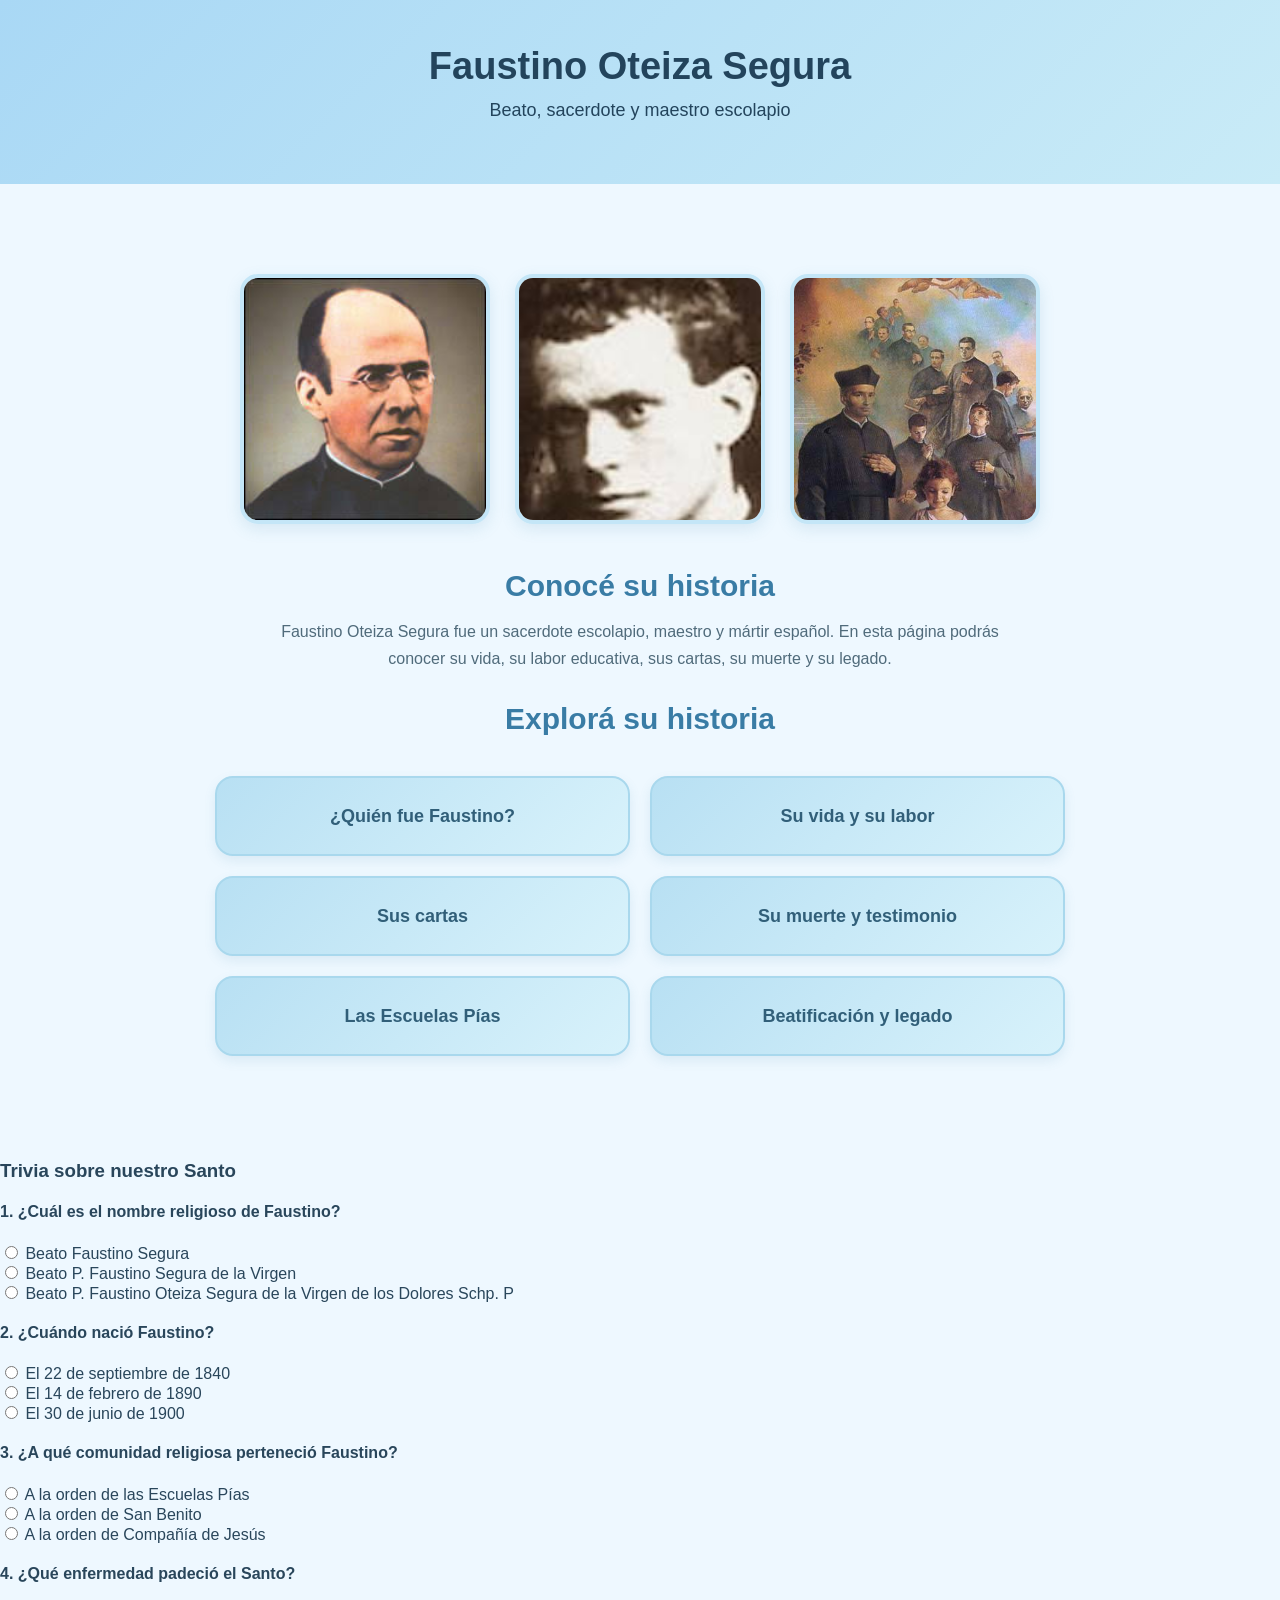
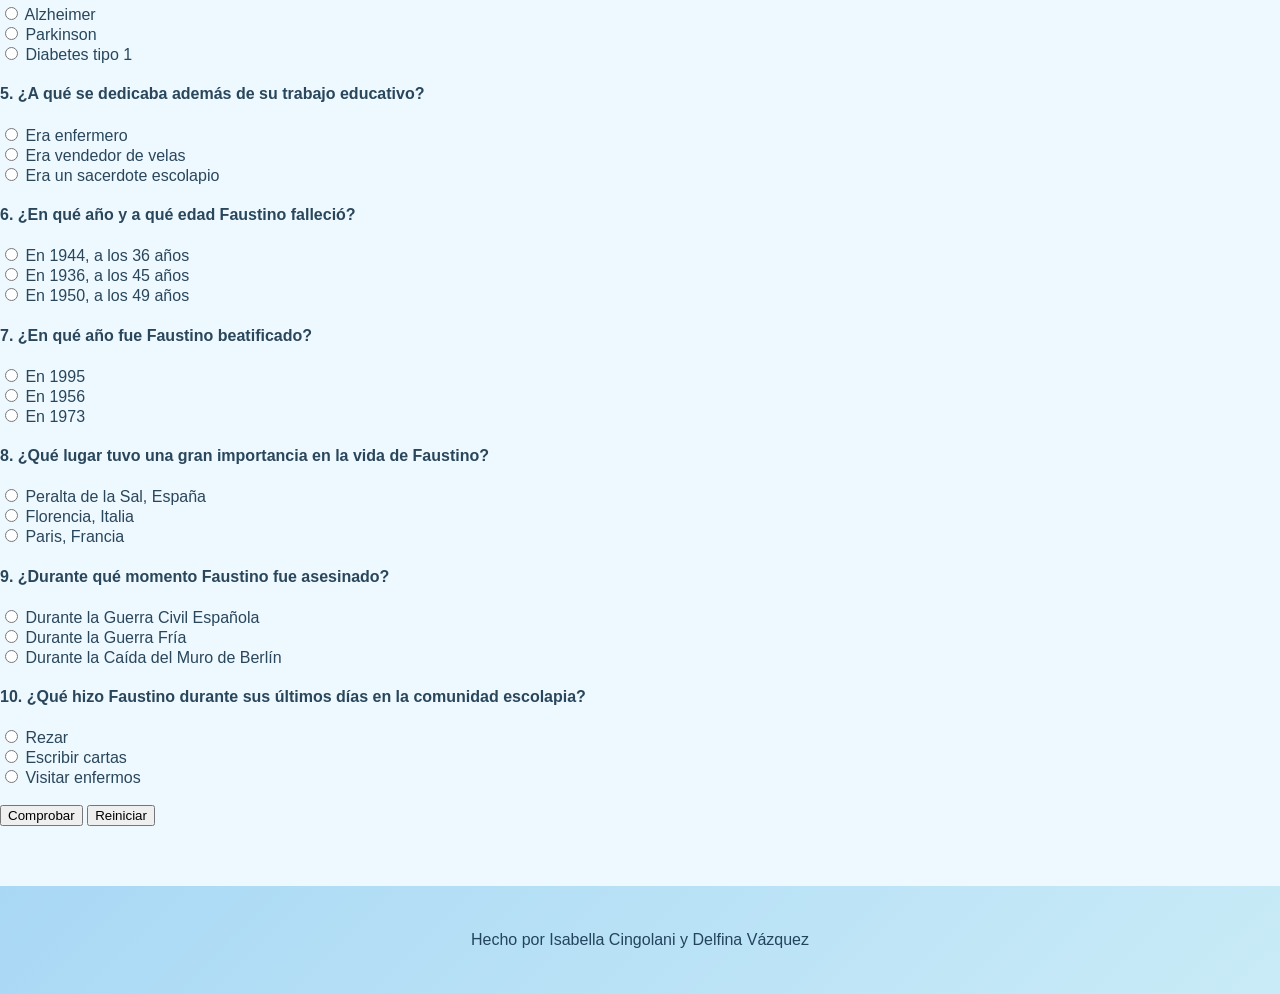
==== index.html @ cb2fc20b "Update index.html" ====
<!DOCTYPE html>
<html lang="es">
<head>
    <meta charset="UTF-8">
    <meta name="viewport" content="width=device-width, initial-scale=1.0">
    <title>Beato P. Faustino Oteiza Segura de la Virgen de los Dolores Sch. P</title>
    <link rel="stylesheet" href="../css/styles.css">
</head>
<body>
     <header>
        <h1>Faustino Oteiza Segura</h1>
        <p>Beato, sacerdote y maestro escolapio</p>
    </header>

    <main class="inicio">
        <div class="imagenes-index">

        <img src="../img/faustino oteiza segura.jfif" alt="Faustino Oteiza Segura" width 350>
        <img src="../img/faustino oteiza segura 2.jfif" alt="Faustino Oteiza Segura" width 350>
        <img src="../img/faustino oteiza segura 3.jfif" alt="Faustino Oteiza Segura" width 350>

        </div>

        <h2>Conocé su historia</h2>

        <p>
            Faustino Oteiza Segura fue un sacerdote escolapio,
            maestro y mártir español. En esta página podrás
            conocer su vida, su labor educativa, sus cartas,
            su muerte y su legado.
        </p>

    <h2>Explorá su historia</h2>

     <section class="menu-principal">

    <a href="../pages/quien-fue.html">¿Quién fue Faustino?</a>

    <a href="../pages/vida.html">Su vida y su labor</a>

    <a href="../pages/cartas.html">Sus cartas</a>

    <a href="../pages/muerte.html">Su muerte y testimonio</a>

    <a href="../pages/escuelas-pias.html">Las Escuelas Pías</a>

    <a href="../pages/legado.html">Beatificación y legado</a>

</section>

    </main>

    <div id="trivia">
      

    <h3>Trivia sobre nuestro Santo</h3>
    <h4>1. ¿Cuál es el nombre religioso de Faustino?</h4>
    <input type="radio" name="p1" value="a"> Beato Faustino Segura<br>
    <input type="radio" name="p1" value="b"> Beato P. Faustino Segura de la Virgen<br>
    <input type="radio" name="p1" value="c"> Beato P. Faustino Oteiza Segura de la Virgen de los Dolores Schp. P<br>
    <h4>2. ¿Cuándo nació Faustino?</h4>
    <input type="radio" name="p2" value="a"> El 22 de septiembre de 1840<br>
    <input type="radio" name="p2" value="b"> El 14 de febrero de 1890<br>
    <input type="radio" name="p2" value="c"> El 30 de junio de 1900<br>
    <h4>3. ¿A qué comunidad religiosa perteneció Faustino?</h4>
    <input type="radio" name="p3" value="a"> A la orden de las Escuelas Pías<br>
    <input type="radio" name="p3" value="b"> A la orden de San Benito<br>
    <input type="radio" name="p3" value="c"> A la orden de Compañía de Jesús<br>
    <h4>4. ¿Qué enfermedad padeció el Santo?</h4>
    <input type="radio" name="p4" value="a"> Alzheimer<br>
    <input type="radio" name="p4" value="b"> Parkinson<br>
    <input type="radio" name="p4" value="c"> Diabetes tipo 1<br>
    <h4>5. ¿A qué se dedicaba además de su trabajo educativo?</h4>
    <input type="radio" name="p5" value="a"> Era enfermero<br>
    <input type="radio" name="p5" value="b"> Era vendedor de velas<br>
    <input type="radio" name="p5" value="c"> Era un sacerdote escolapio<br>
    <h4>6. ¿En qué año y a qué edad Faustino falleció?</h4>
    <input type="radio" name="p6" value="a"> En 1944, a los 36 años<br>
    <input type="radio" name="p6" value="b"> En 1936, a los 45 años<br>
    <input type="radio" name="p6" value="c"> En 1950, a los 49 años<br>
    <h4>7. ¿En qué año fue Faustino beatificado?</h4>
    <input type="radio" name="p7" value="a"> En 1995 <br>
    <input type="radio" name="p7" value="b"> En 1956 <br>
    <input type="radio" name="p7" value="c"> En 1973 <br>
    <h4>8. ¿Qué lugar tuvo una gran importancia en la vida de Faustino?</h4>
    <input type="radio" name="p8" value="a"> Peralta de la Sal, España <br>
    <input type="radio" name="p8" value="b"> Florencia, Italia <br>
    <input type="radio" name="p8" value="c"> Paris, Francia<br>
    <h4>9. ¿Durante qué momento Faustino fue asesinado?</h4>
    <input type="radio" name="p9" value="a"> Durante la Guerra Civil Española <br>
    <input type="radio" name="p9" value="b"> Durante la Guerra Fría <br>
    <input type="radio" name="p9" value="c"> Durante la Caída del Muro de Berlín<br>
    <h4>10. ¿Qué hizo Faustino durante sus últimos días en la comunidad escolapia?</h4>
    <input type="radio" name="p10" value="a"> Rezar <br>
    <input type="radio" name="p10" value="b"> Escribir cartas<br>
    <input type="radio" name="p10" value="c"> Visitar enfermos<br>
    <br>
    <button id="comprobar" type="button">Comprobar</button>
    <button id="reiniciar" type="button">Reiniciar</button>
    <p id="resultado"></p>
    </div>
    <script>
    document.getElementById("comprobar").addEventListener("click", function(){
    let puntaje = 0;
    let p1 = document.querySelector('input[name="p1"]:checked');
    let p2 = document.querySelector('input[name="p2"]:checked');
    let p3 = document.querySelector('input[name="p3"]:checked');
    let p4 = document.querySelector('input[name="p4"]:checked');
    let p5 = document.querySelector('input[name="p5"]:checked');
    let p6 = document.querySelector('input[name="p6"]:checked');
    let p7 = document.querySelector('input[name="p7"]:checked');
    let p8 = document.querySelector('input[name="p8"]:checked');
    let p9 = document.querySelector('input[name="p9"]:checked');
    let p10 = document.querySelector('input[name="p10"]:checked');
        // Respuestas correctas
        if (p1 && p1.value === "c") puntaje++;
        if (p2 && p2.value === "b") puntaje++;
        if (p3 && p3.value === "a") puntaje++;
        if (p4 && p4.value === "b") puntaje++;
        if (p5 && p5.value === "c") puntaje++;
        if (p6 && p6.value === "b") puntaje++;
        if (p7 && p7.value === "a") puntaje++;
        if (p8 && p8.value === "a") puntaje++;
        if (p9 && p9.value === "a") puntaje++;
        if (p10 && p10.value === "b") puntaje++;

    let mensaje = "<h5>Resultado: " + puntaje + "/10 puntos</h5>";
    if (puntaje === 10) {
      mensaje += "¡Felicitaciones! Has respondido correctamente todas las preguntas.";
    } else if (puntaje === 5) {
      mensaje += "Buen intento. Te quivocaste en la mitad de las preguntas.";
    } else {
      mensaje += "Te invito a intentarlo nuevamente.";
    }
     document.getElementById("resultado").innerHTML = mensaje;
});
        document.getElementById("reiniciar").addEventListener("click", function() {
        let opciones = document.querySelectorAll('input[type="radio"]');
        for (let opcion of opciones) {
        opcion.checked = false;
         }
        document.getElementById("resultado").innerHTML = "";
        });
    </script>

    <footer>
        <p>Hecho por Isabella Cingolani y Delfina Vázquez</p>
    </footer>

</body>
</html>
---- css/styles.css ----
/* =====================================================
   PROYECTO INTEGRADOR - FAUSTINO OTEIZA SEGURA
   PALETA AZUL Y CELESTE PASTEL
===================================================== */


/* -----------------------------
   CONFIGURACIÓN GENERAL
----------------------------- */

* {
    box-sizing: border-box;
}

html {
    scroll-behavior: smooth;
}

body {
    margin: 0;
    padding: 0;
    font-family: Arial, Helvetica, sans-serif;
    background-color: #eef8ff;
    color: #29465b;
}


/* -----------------------------
   HEADER
----------------------------- */

header {
    width: 100%;
    margin: 0;
    padding: 45px 20px;

    background: linear-gradient(135deg, #a9d8f5, #c9ebf7);

    text-align: center;
    color: #23445c;
}

header h1 {
    margin: 0;
    font-size: 38px;
}

header p {
    font-size: 18px;
    margin-top: 12px;
}


/* -----------------------------
   CONTENIDO GENERAL
----------------------------- */

.contenido {
    width: 90%;
    max-width: 1100px;
    margin: 40px auto;
}

.contenido h2 {
    color: #397ca5;
    text-align: center;
    margin-bottom: 20px;
}

.contenido p {
    line-height: 1.7;
}


/* -----------------------------
   INICIO
----------------------------- */

.inicio {
    text-align: center;
    padding: 45px 20px;
}

.inicio h2 {
    color: #397ca5;
    font-size: 30px;
    margin-bottom: 15px;
}

.inicio p {
    max-width: 750px;
    margin: 0 auto 30px;
    line-height: 1.7;
    color: #506b7b;
}


/* -----------------------------
   IMAGEN PRINCIPAL
----------------------------- */

.imagen-inicio {
    display: block;
    width: 280px;
    height: 280px;
    object-fit: cover;

    margin: 30px auto;

    border-radius: 20px;
    border: 5px solid #c4e6f7;

    box-shadow: 0 5px 15px rgba(75, 140, 175, 0.15);
}


/* -----------------------------
   3 IMÁGENES DEL INDEX
----------------------------- */

.imagenes-index {
    display: flex;
    justify-content: center;
    align-items: center;
    gap: 25px;

    width: 100%;
    margin: 45px auto;
}

.imagenes-index img {
    width: 250px;
    height: 250px;

    object-fit: cover;

    border-radius: 18px;
    border: 4px solid #c4e6f7;

    box-shadow: 0 5px 15px rgba(75, 140, 175, 0.15);

    transition: transform 0.3s, box-shadow 0.3s;
}

.imagenes-index img:hover {
    transform: translateY(-5px);

    box-shadow: 0 8px 20px rgba(75, 140, 175, 0.2);
}


/* -----------------------------
   BOTONES / MENÚ PRINCIPAL
----------------------------- */

.menu-principal {
    display: grid;

    grid-template-columns: repeat(2, 1fr);

    gap: 20px;

    max-width: 850px;

    margin: 40px auto;
}

.menu-principal a {
    display: flex;

    justify-content: center;
    align-items: center;

    min-height: 80px;

    background: linear-gradient(135deg, #b8e0f3, #d8f2fb);

    color: #315f79;

    text-decoration: none;

    padding: 20px;

    border-radius: 18px;

    border: 2px solid #a9d8ed;

    font-size: 18px;
    font-weight: bold;

    box-shadow: 0 5px 12px rgba(75, 140, 175, 0.12);

    transition:
        transform 0.3s,
        box-shadow 0.3s,
        background 0.3s;
}

.menu-principal a:hover {
    transform: translateY(-5px);

    background: linear-gradient(135deg, #a6d6ed, #c9eaf8);

    box-shadow: 0 8px 18px rgba(75, 140, 175, 0.2);
}


/* -----------------------------
   CARDS
----------------------------- */

.cards-container {
    display: grid;

    grid-template-columns: repeat(2, 1fr);

    gap: 25px;

    margin-top: 30px;
}

.card {
    background-color: #ffffff;

    border: 2px solid #c4e6f7;

    border-radius: 18px;

    padding: 25px;

    box-shadow: 0 5px 15px rgba(75, 140, 175, 0.12);

    transition:
        transform 0.3s,
        box-shadow 0.3s;
}

.card:hover {
    transform: translateY(-5px);

    box-shadow: 0 8px 20px rgba(75, 140, 175, 0.2);
}

.card h3 {
    color: #4389b5;

    margin-top: 0;
}

.card p {
    color: #4c6373;

    line-height: 1.6;
}


/* -----------------------------
   DESTACADO
----------------------------- */

.destacado {
    background-color: #dff3fc;

    border-left: 6px solid #79bddc;

    border-radius: 12px;

    padding: 25px;

    margin: 35px 0;
}

.destacado h2,
.destacado h3 {
    color: #397ca5;
}


/* -----------------------------
   CITAS
----------------------------- */

blockquote {
    background-color: #f5fbff;

    border-left: 5px solid #91cce5;

    margin: 20px 0;

    padding: 20px;

    border-radius: 10px;

    color: #456477;

    font-style: italic;

    line-height: 1.7;
}


/* -----------------------------
   CARTAS
----------------------------- */

.cartas-container {
    display: flex;

    flex-direction: column;

    gap: 30px;

    margin-top: 30px;
}

.card-carta {
    background-color: #ffffff;

    border: 2px solid #b9dff2;

    border-radius: 18px;

    padding: 25px;

    box-shadow: 0 5px 15px rgba(75, 140, 175, 0.12);
}

.card-carta-header {
    background-color: #c9eaf8;

    padding: 15px;

    border-radius: 12px;

    margin-bottom: 20px;
}

.card-carta-header h3 {
    margin: 0;

    color: #316d91;
}

.descripcion-carta {
    color: #577181;

    font-size: 15px;
}

.carta-texto {
    background-color: #f3faff;

    padding: 20px;

    border-radius: 12px;

    line-height: 1.8;

    color: #405c6d;
}

.fecha-carta {
    text-align: right;

    color: #5795b7;

    font-weight: bold;

    margin-top: 15px;
}


/* -----------------------------
   LÍNEA DE TIEMPO
----------------------------- */

.timeline-section {
    margin-top: 50px;
}

.timeline-section h2 {
    text-align: center;

    color: #397ca5;
}

.timeline {
    position: relative;

    max-width: 850px;

    margin: 40px auto;
}

.timeline::before {
    content: "";

    position: absolute;

    left: 50%;

    top: 0;
    bottom: 0;

    width: 4px;

    background-color: #a7d7ed;

    transform: translateX(-50%);
}

.timeline-item {
    position: relative;

    width: 50%;

    padding: 15px 30px;
}

.timeline-item:nth-child(odd) {
    left: 0;

    text-align: right;
}

.timeline-item:nth-child(even) {
    left: 50%;
}

.timeline-year {
    display: inline-block;

    background-color: #91cce5;

    color: #ffffff;

    padding: 8px 15px;

    border-radius: 20px;

    font-weight: bold;

    margin-bottom: 10px;
}

.timeline-content {
    background-color: #ffffff;

    border: 2px solid #c4e6f7;

    border-radius: 15px;

    padding: 18px;

    box-shadow: 0 4px 12px rgba(75, 140, 175, 0.1);
}

.timeline-content h3 {
    color: #397ca5;

    margin-top: 0;
}


/* -----------------------------
   BOTÓN VOLVER
----------------------------- */

.boton-volver {
    display: inline-block;

    background-color: #82bddb;

    color: #ffffff;

    text-decoration: none;

    padding: 12px 22px;

    border-radius: 25px;

    margin-top: 30px;

    font-weight: bold;

    transition:
        background-color 0.3s,
        transform 0.3s;
}

.boton-volver:hover {
    background-color: #5da4c8;

    transform: translateY(-2px);
}


/* -----------------------------
   IMÁGENES GENERALES
----------------------------- */

img {
    max-width: 100%;

    border-radius: 15px;
}


/* =====================================================
   FOOTER
   IGUAL DE ANCHO Y ESTILO QUE EL HEADER
===================================================== */

footer {
    display: block;

    width: 100%;
    max-width: none;

    margin: 60px 0 0 0;

    padding: 45px 20px;

    background: linear-gradient(135deg, #a9d8f5, #c9ebf7);

    color: #23445c;

    text-align: center;

    border: none;
    border-radius: 0;

    box-shadow: none;
}

footer p {
    margin: 0;

    font-size: 16px;
}


/* -----------------------------
   VERSIÓN PARA CELULAR
----------------------------- */

@media (max-width: 700px) {

    header h1 {
        font-size: 30px;
    }

    header p {
        font-size: 16px;
    }

    .menu-principal {
        grid-template-columns: 1fr;
    }

    .cards-container {
        grid-template-columns: 1fr;
    }

    .imagenes-index {
        flex-direction: column;

        gap: 20px;
    }

    .imagenes-index img {
        width: 80%;

        max-width: 300px;

        height: 250px;
    }

    .timeline::before {
        left: 15px;
    }

    .timeline-item,
    .timeline-item:nth-child(even),
    .timeline-item:nth-child(odd) {
        width: 100%;

        left: 0;

        text-align: left;

        padding-left: 45px;
    }

    .contenido {
        width: 92%;
    }
}
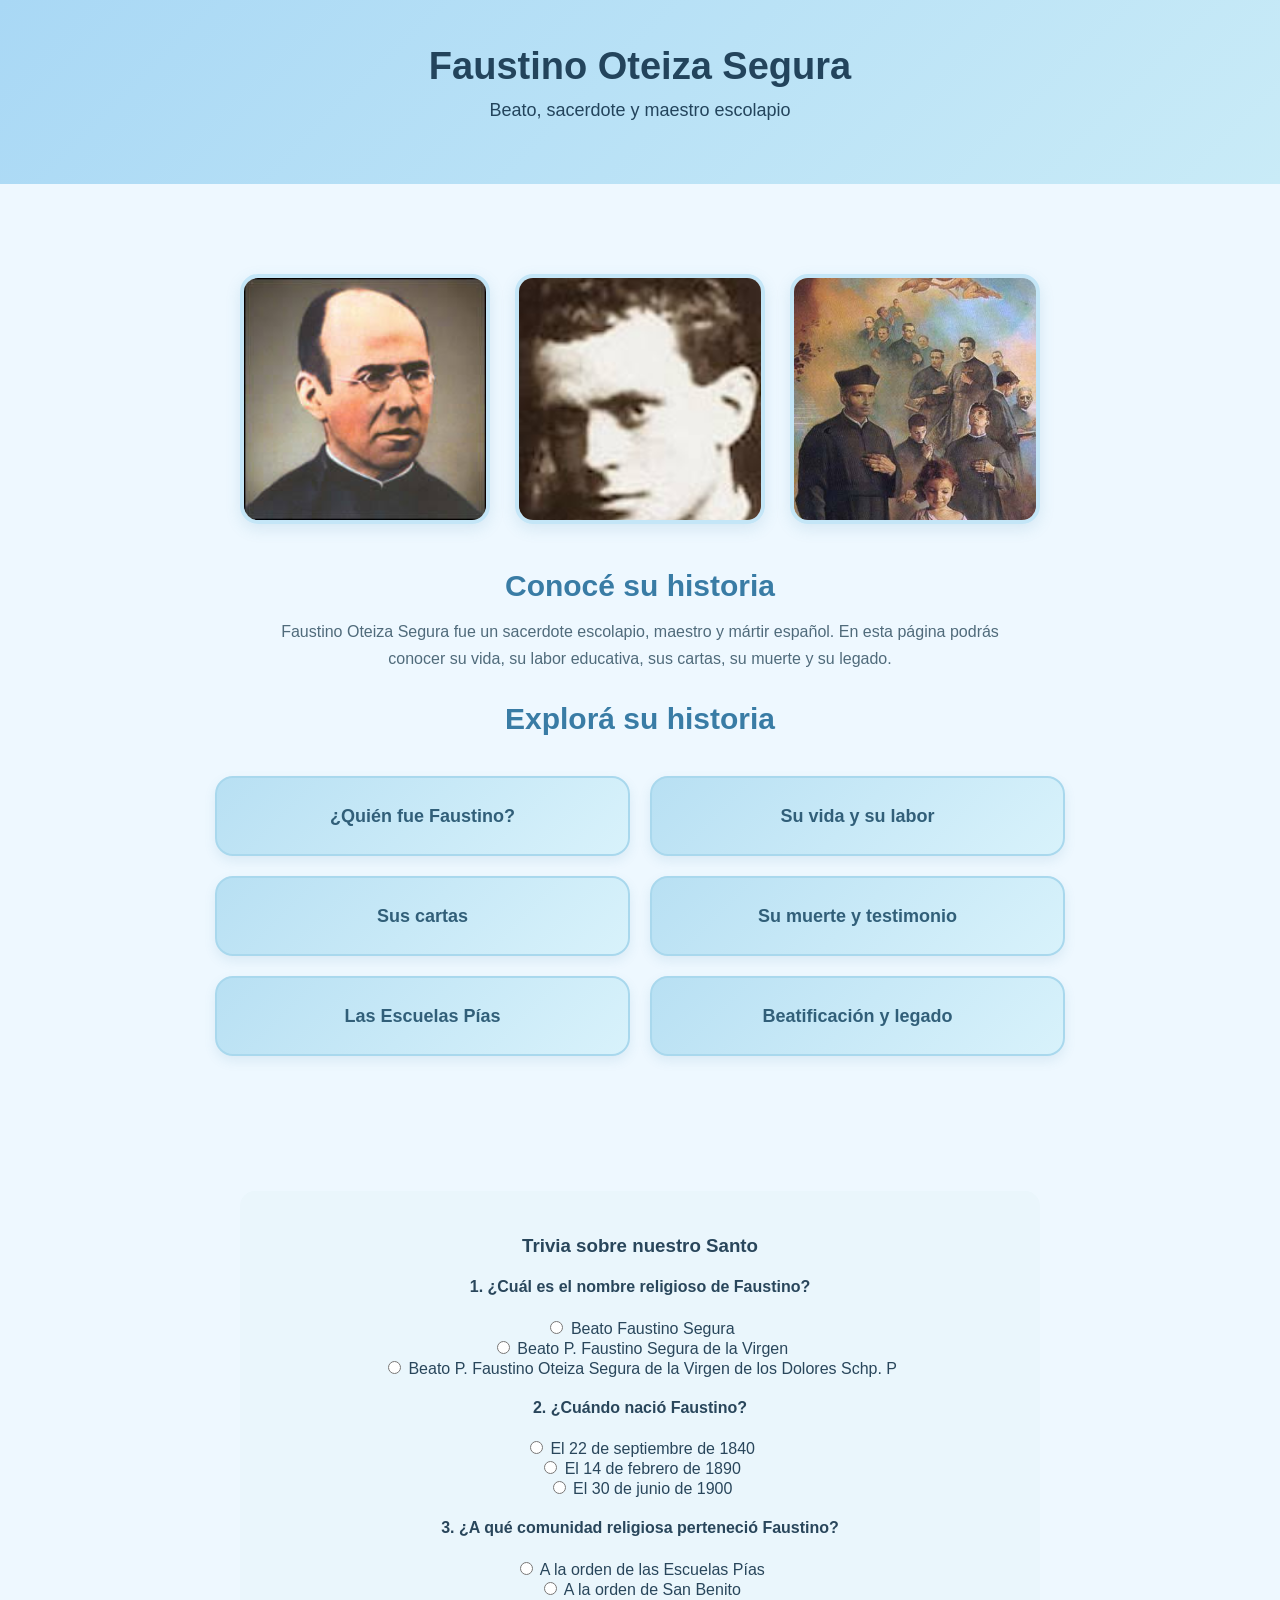
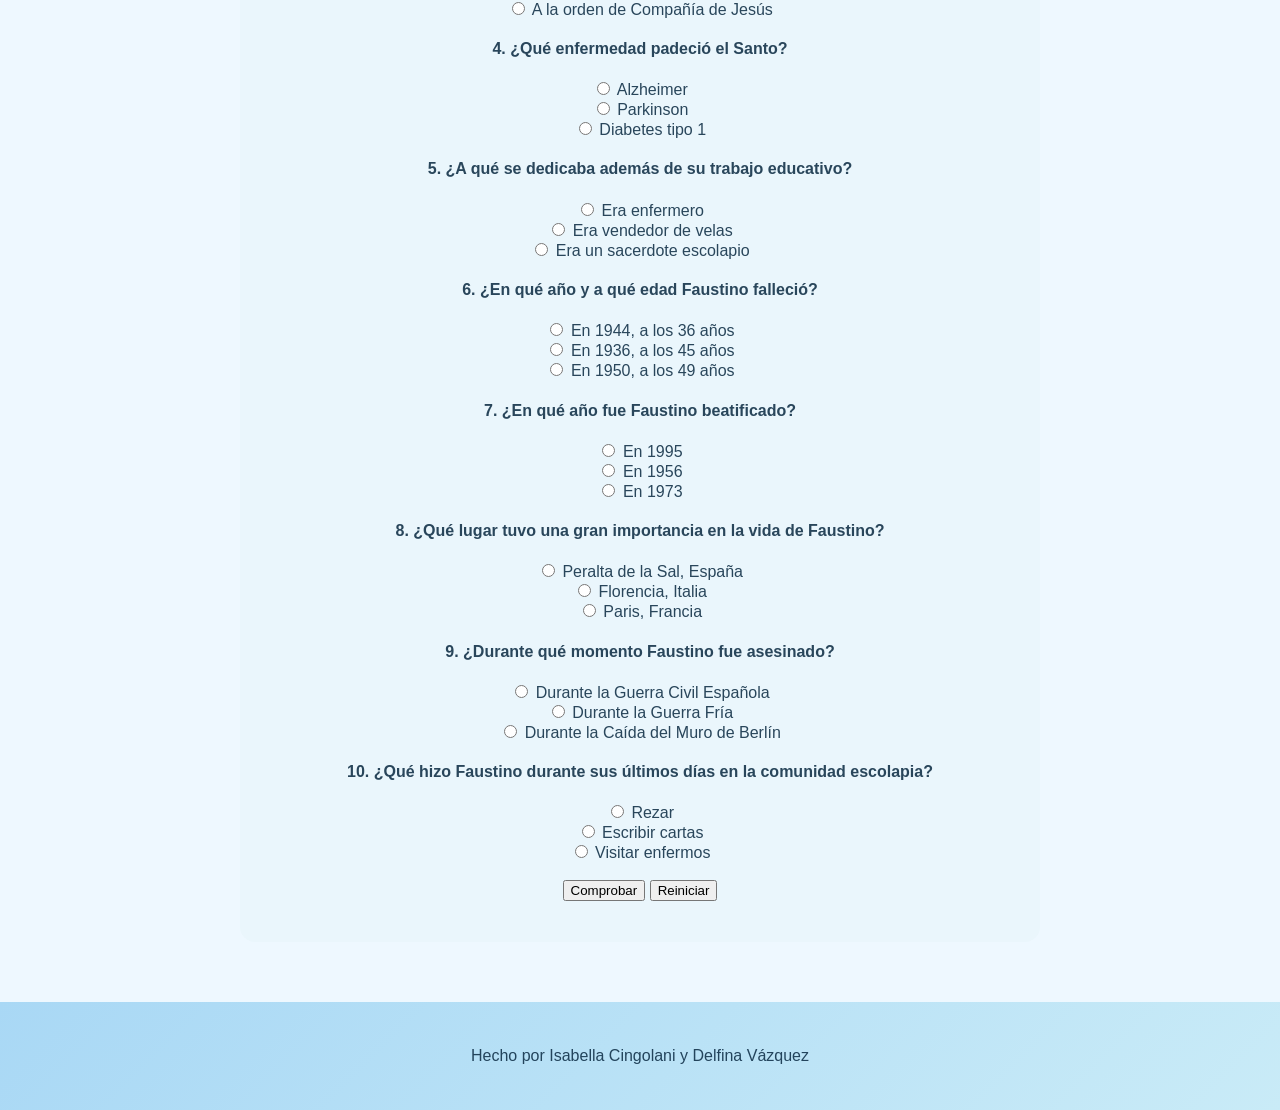
==== commit 2850bb7f: "Update index.html" ====
--- a/index.html
+++ b/index.html
@@ -4,7 +4,7 @@
     <meta charset="UTF-8">
     <meta name="viewport" content="width=device-width, initial-scale=1.0">
     <title>Beato P. Faustino Oteiza Segura de la Virgen de los Dolores Sch. P</title>
-    <link rel="stylesheet" href="../css/styles.css">
+    <link rel="stylesheet" href="/css/styles.css">
 </head>
 <body>
      <header>
--- a/css/styles.css
+++ b/css/styles.css
@@ -539,6 +539,17 @@
     font-size: 16px;
 }
 
+#trivia {
+        display: block;
+        width: 80%;
+        max-width: 800px;
+        margin: 50px auto !important;
+        padding: 25px;
+        box-sizing: border-box;
+        text-align: center;
+        background-color: #eaf6fc;
+        border-radius: 15px;
+    }
 
 /* -----------------------------
    VERSIÓN PARA CELULAR
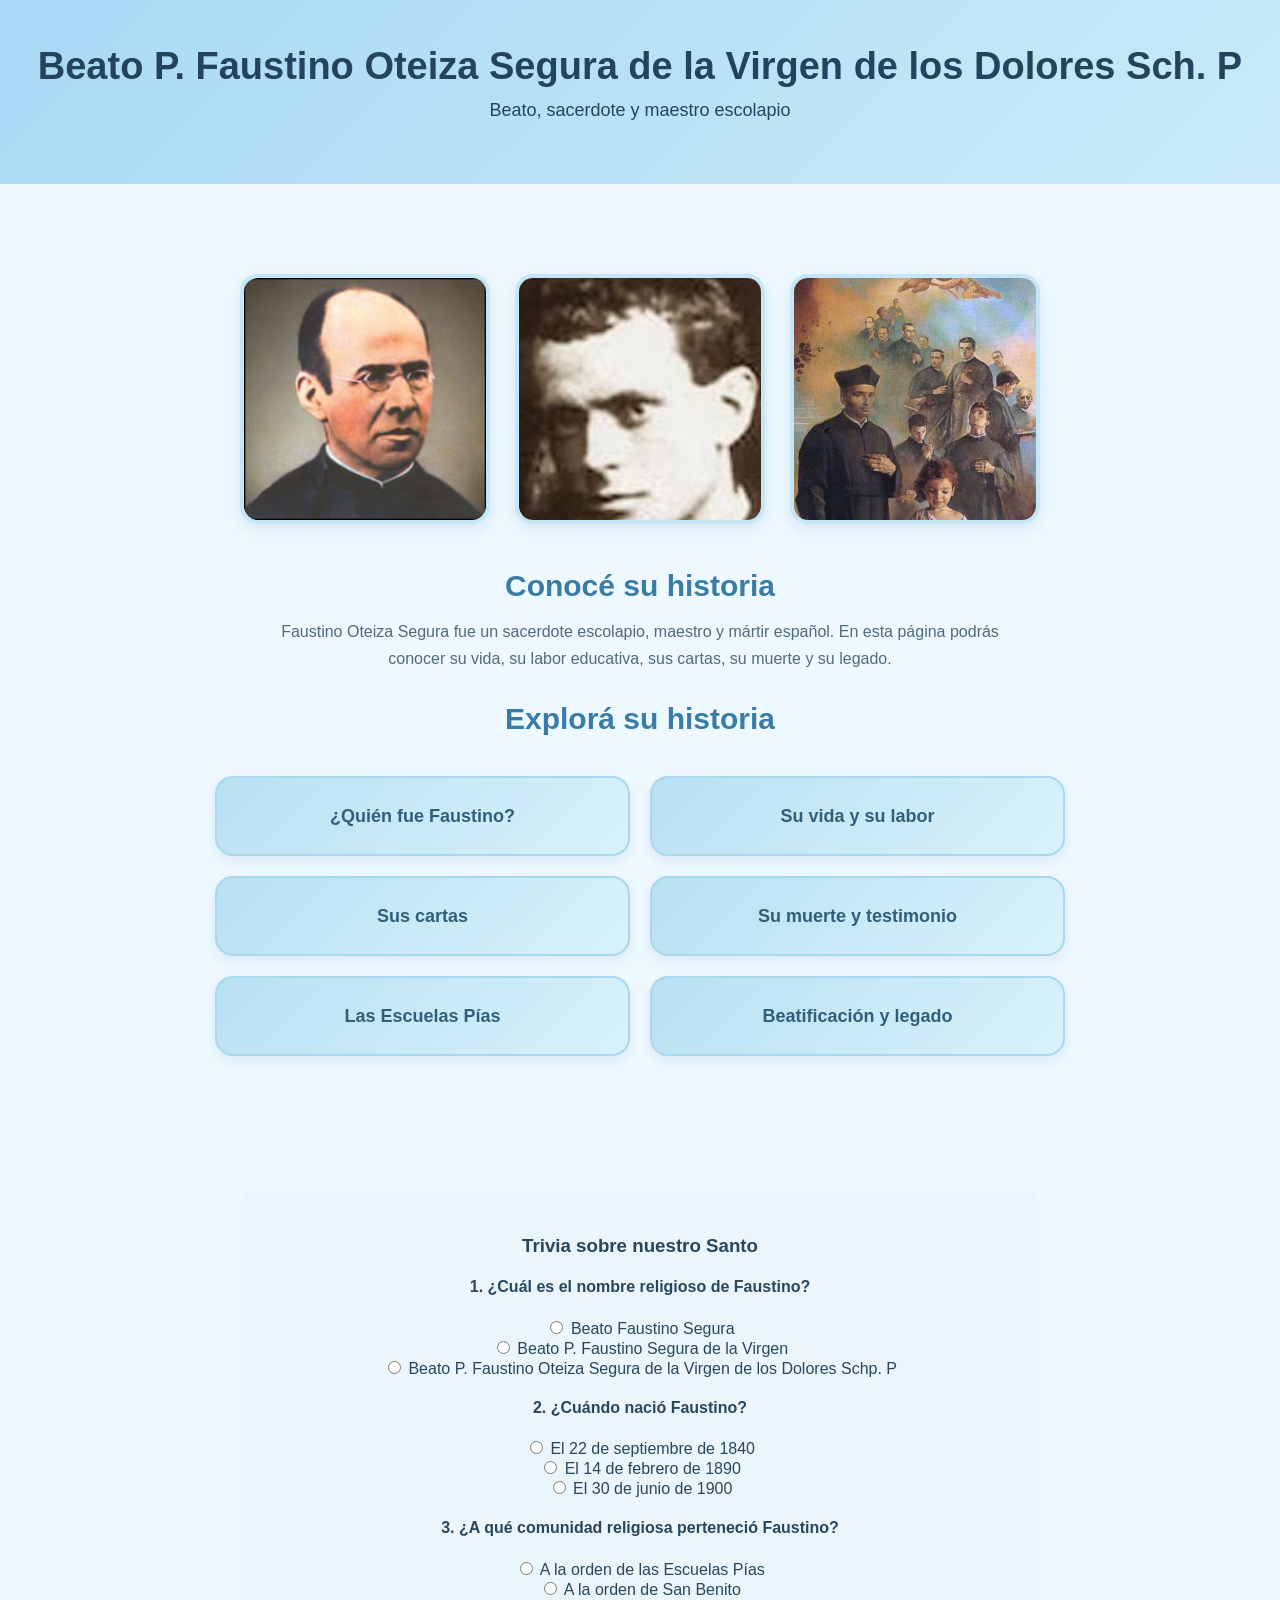
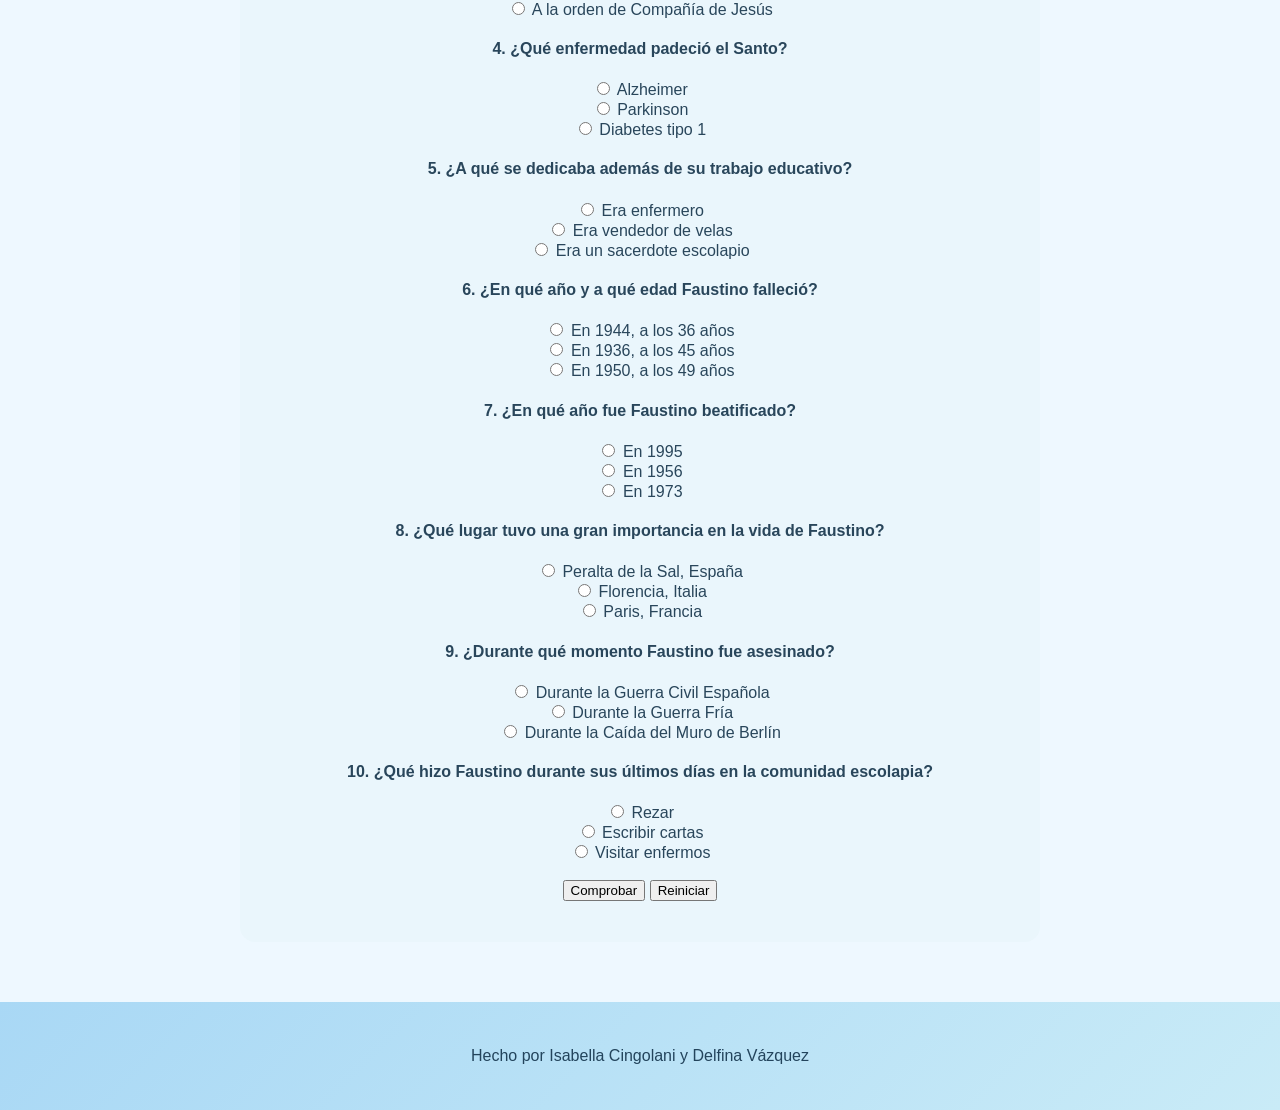
==== commit e89f4e6c: "Update index.html" ====
--- a/index.html
+++ b/index.html
@@ -4,20 +4,20 @@
     <meta charset="UTF-8">
     <meta name="viewport" content="width=device-width, initial-scale=1.0">
     <title>Beato P. Faustino Oteiza Segura de la Virgen de los Dolores Sch. P</title>
-    <link rel="stylesheet" href="/css/styles.css">
+    <link rel="stylesheet" href="css/styles.css">
 </head>
 <body>
      <header>
-        <h1>Faustino Oteiza Segura</h1>
+        <h1>Beato P. Faustino Oteiza Segura de la Virgen de los Dolores Sch. P</h1>
         <p>Beato, sacerdote y maestro escolapio</p>
     </header>
 
     <main class="inicio">
         <div class="imagenes-index">
 
-        <img src="../img/faustino oteiza segura.jfif" alt="Faustino Oteiza Segura" width 350>
-        <img src="../img/faustino oteiza segura 2.jfif" alt="Faustino Oteiza Segura" width 350>
-        <img src="../img/faustino oteiza segura 3.jfif" alt="Faustino Oteiza Segura" width 350>
+        <img src="img/faustino oteiza segura.jfif" alt="Faustino Oteiza Segura" width 350>
+        <img src="img/faustino oteiza segura 2.jfif" alt="Faustino Oteiza Segura" width 350>
+        <img src="img/faustino oteiza segura 3.jfif" alt="Faustino Oteiza Segura" width 350>
 
         </div>
 
@@ -34,17 +34,17 @@
 
      <section class="menu-principal">
 
-    <a href="../pages/quien-fue.html">¿Quién fue Faustino?</a>
+    <a href="pages/quien-fue.html">¿Quién fue Faustino?</a>
 
-    <a href="../pages/vida.html">Su vida y su labor</a>
+    <a href="pages/vida.html">Su vida y su labor</a>
 
-    <a href="../pages/cartas.html">Sus cartas</a>
+    <a href="pages/cartas.html">Sus cartas</a>
 
-    <a href="../pages/muerte.html">Su muerte y testimonio</a>
+    <a href="pages/muerte.html">Su muerte y testimonio</a>
 
-    <a href="../pages/escuelas-pias.html">Las Escuelas Pías</a>
+    <a href="pages/escuelas-pias.html">Las Escuelas Pías</a>
 
-    <a href="../pages/legado.html">Beatificación y legado</a>
+    <a href="pages/legado.html">Beatificación y legado</a>
 
 </section>
 
